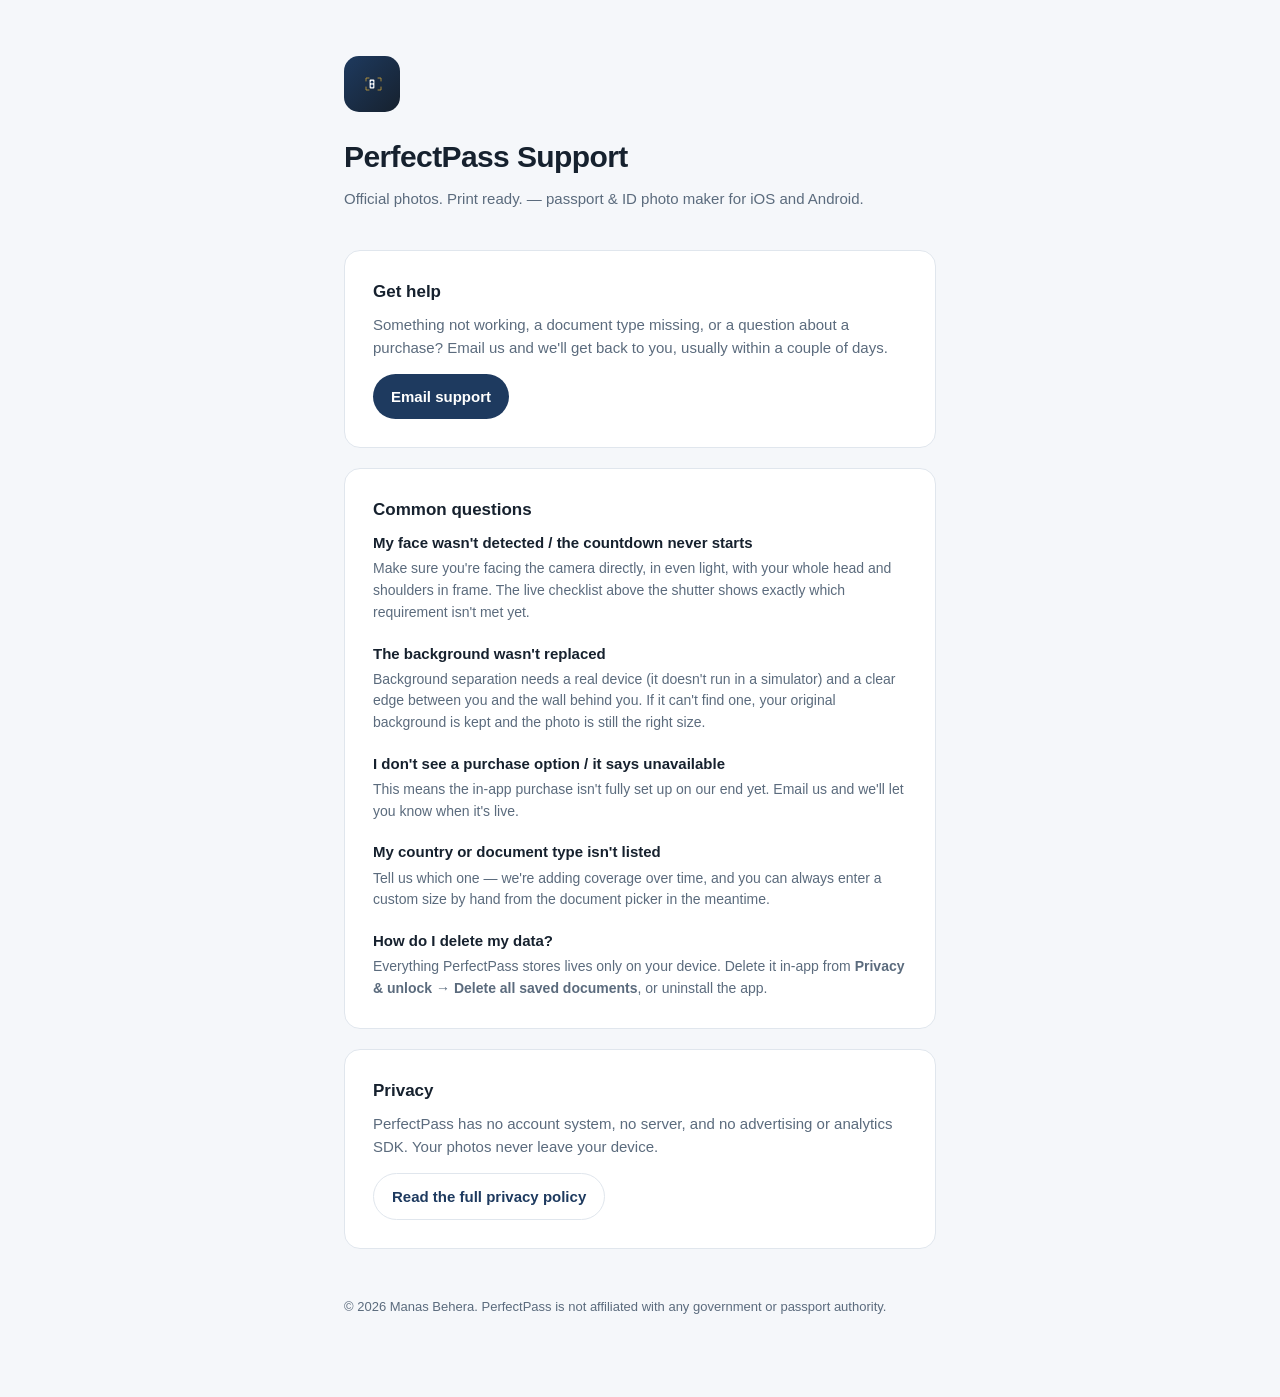
==== index.html @ 10d4bf6c "Support and privacy pages for PerfectPass" ====
<!doctype html>
<html lang="en">
<head>
<meta charset="utf-8">
<meta name="viewport" content="width=device-width, initial-scale=1">
<title>PerfectPass Support</title>
<style>
  :root {
    --navy: #1E3A5F;
    --navy-deep: #16212E;
    --gold: #9C7A2E;
    --gold-bright: #D2A63C;
    --bg: #F5F7FA;
    --surface: #FFFFFF;
    --text: #16212E;
    --text-muted: #5B6B7D;
    --border: #E0E6ED;
  }
  * { box-sizing: border-box; }
  body {
    margin: 0;
    background: var(--bg);
    color: var(--text);
    font-family: -apple-system, BlinkMacSystemFont, "Segoe UI", Roboto, Helvetica, Arial, sans-serif;
    line-height: 1.55;
  }
  .wrap { max-width: 640px; margin: 0 auto; padding: 56px 24px 80px; }
  .mark {
    width: 56px; height: 56px; border-radius: 15px;
    background: linear-gradient(135deg, var(--navy), #16212E);
    display: flex; align-items: center; justify-content: center;
    margin-bottom: 22px;
  }
  .mark svg { width: 30px; height: 30px; }
  h1 { font-size: 30px; margin: 0 0 6px; letter-spacing: -0.02em; }
  .tagline { color: var(--text-muted); margin: 0 0 40px; font-size: 15px; }
  .card {
    background: var(--surface);
    border: 1px solid var(--border);
    border-radius: 16px;
    padding: 28px;
    margin-bottom: 20px;
  }
  .card h2 { font-size: 17px; margin: 0 0 8px; }
  .card p { margin: 0 0 14px; color: var(--text-muted); font-size: 15px; }
  .card p:last-child { margin-bottom: 0; }
  .btn {
    display: inline-flex; align-items: center; gap: 8px;
    background: var(--navy); color: #fff; text-decoration: none;
    padding: 11px 18px; border-radius: 24px; font-size: 15px; font-weight: 600;
  }
  .btn.secondary {
    background: transparent; color: var(--navy);
    border: 1px solid var(--border);
  }
  dl { margin: 0; }
  dt { font-weight: 600; font-size: 15px; margin-top: 18px; }
  dt:first-child { margin-top: 0; }
  dd { margin: 4px 0 0; color: var(--text-muted); font-size: 14px; }
  footer { margin-top: 48px; color: var(--text-muted); font-size: 13px; }
  footer a { color: var(--text-muted); }
  a { color: var(--navy); }
</style>
</head>
<body>
<div class="wrap">
  <div class="mark">
    <svg viewBox="0 0 100 100" fill="none">
      <rect x="42" y="35" width="16" height="30" rx="3" fill="#fff"/>
      <circle cx="50" cy="44" r="4.6" fill="#1E3A5F"/>
      <rect x="46" y="52" width="8" height="9" rx="2" fill="#1E3A5F"/>
      <g stroke="#D2A63C" stroke-width="2.6" stroke-linecap="round">
        <path d="M30 40 V30 H40"/>
        <path d="M70 30 H80 V40"/>
        <path d="M80 60 V70 H70"/>
        <path d="M40 70 H30 V60"/>
      </g>
    </svg>
  </div>

  <h1>PerfectPass Support</h1>
  <p class="tagline">Official photos. Print ready. — passport &amp; ID photo maker for iOS and Android.</p>

  <div class="card">
    <h2>Get help</h2>
    <p>Something not working, a document type missing, or a question about a purchase? Email us and we'll get back to you, usually within a couple of days.</p>
    <a class="btn" href="mailto:5g6gacademy@gmail.com?subject=PerfectPass%20support">Email support</a>
  </div>

  <div class="card">
    <h2>Common questions</h2>
    <dl>
      <dt>My face wasn't detected / the countdown never starts</dt>
      <dd>Make sure you're facing the camera directly, in even light, with your whole head and shoulders in frame. The live checklist above the shutter shows exactly which requirement isn't met yet.</dd>

      <dt>The background wasn't replaced</dt>
      <dd>Background separation needs a real device (it doesn't run in a simulator) and a clear edge between you and the wall behind you. If it can't find one, your original background is kept and the photo is still the right size.</dd>

      <dt>I don't see a purchase option / it says unavailable</dt>
      <dd>This means the in-app purchase isn't fully set up on our end yet. Email us and we'll let you know when it's live.</dd>

      <dt>My country or document type isn't listed</dt>
      <dd>Tell us which one — we're adding coverage over time, and you can always enter a custom size by hand from the document picker in the meantime.</dd>

      <dt>How do I delete my data?</dt>
      <dd>Everything PerfectPass stores lives only on your device. Delete it in-app from <strong>Privacy &amp; unlock → Delete all saved documents</strong>, or uninstall the app.</dd>
    </dl>
  </div>

  <div class="card">
    <h2>Privacy</h2>
    <p>PerfectPass has no account system, no server, and no advertising or analytics SDK. Your photos never leave your device.</p>
    <a class="btn secondary" href="privacy.html">Read the full privacy policy</a>
  </div>

  <footer>
    © 2026 Manas Behera. PerfectPass is not affiliated with any government or passport authority.
  </footer>
</div>
</body>
</html>
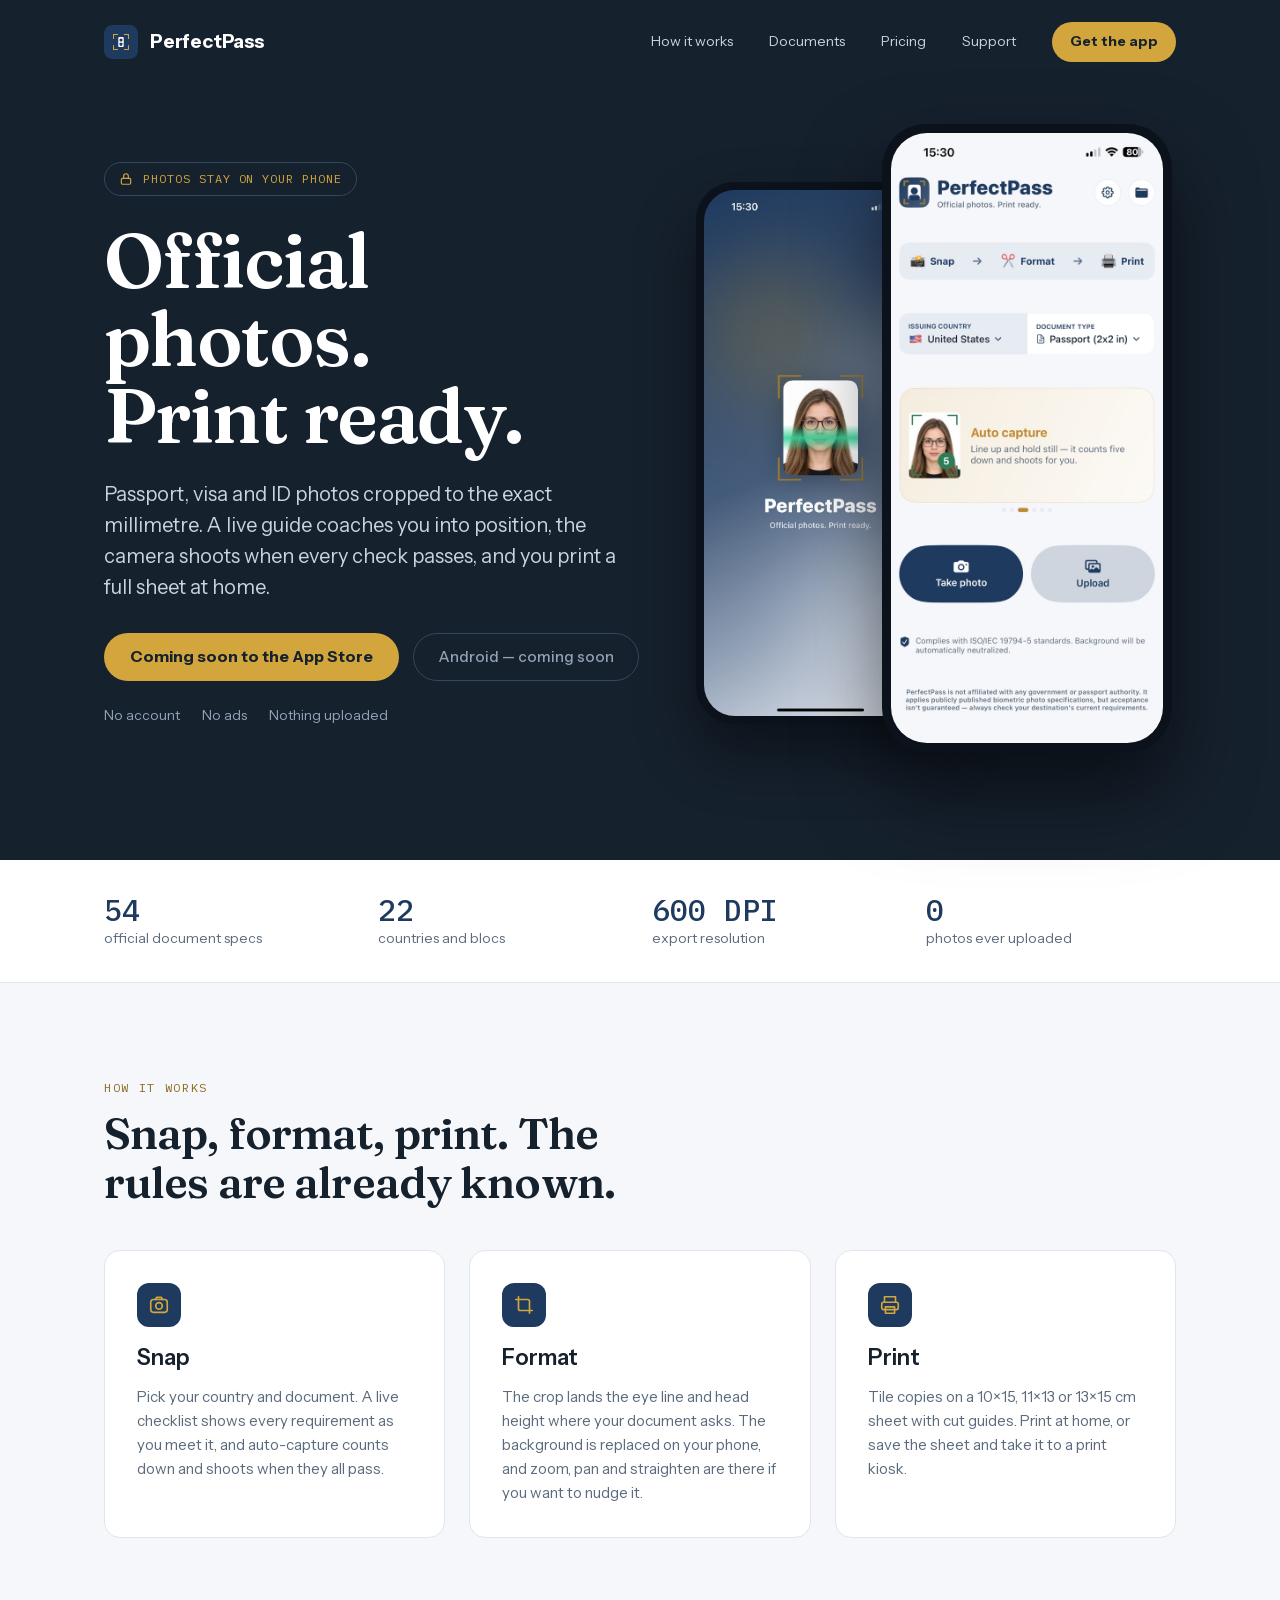
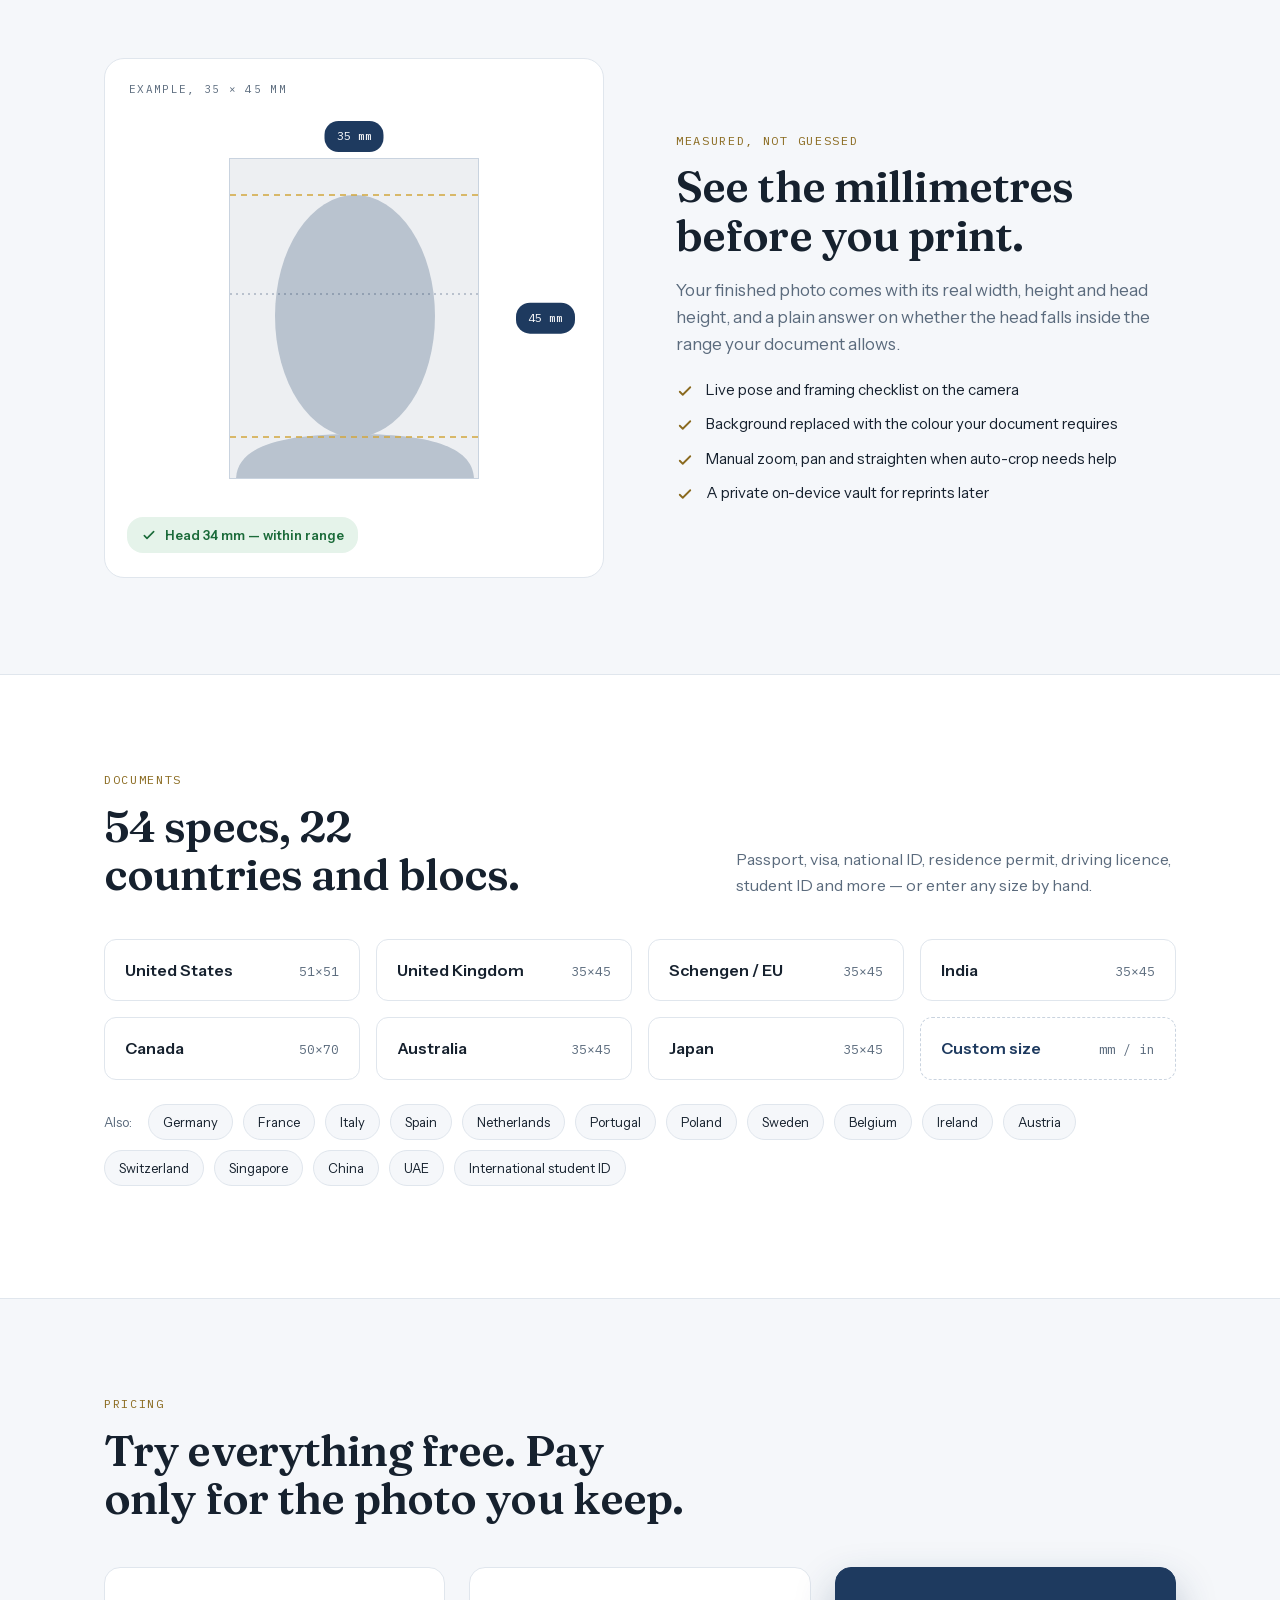
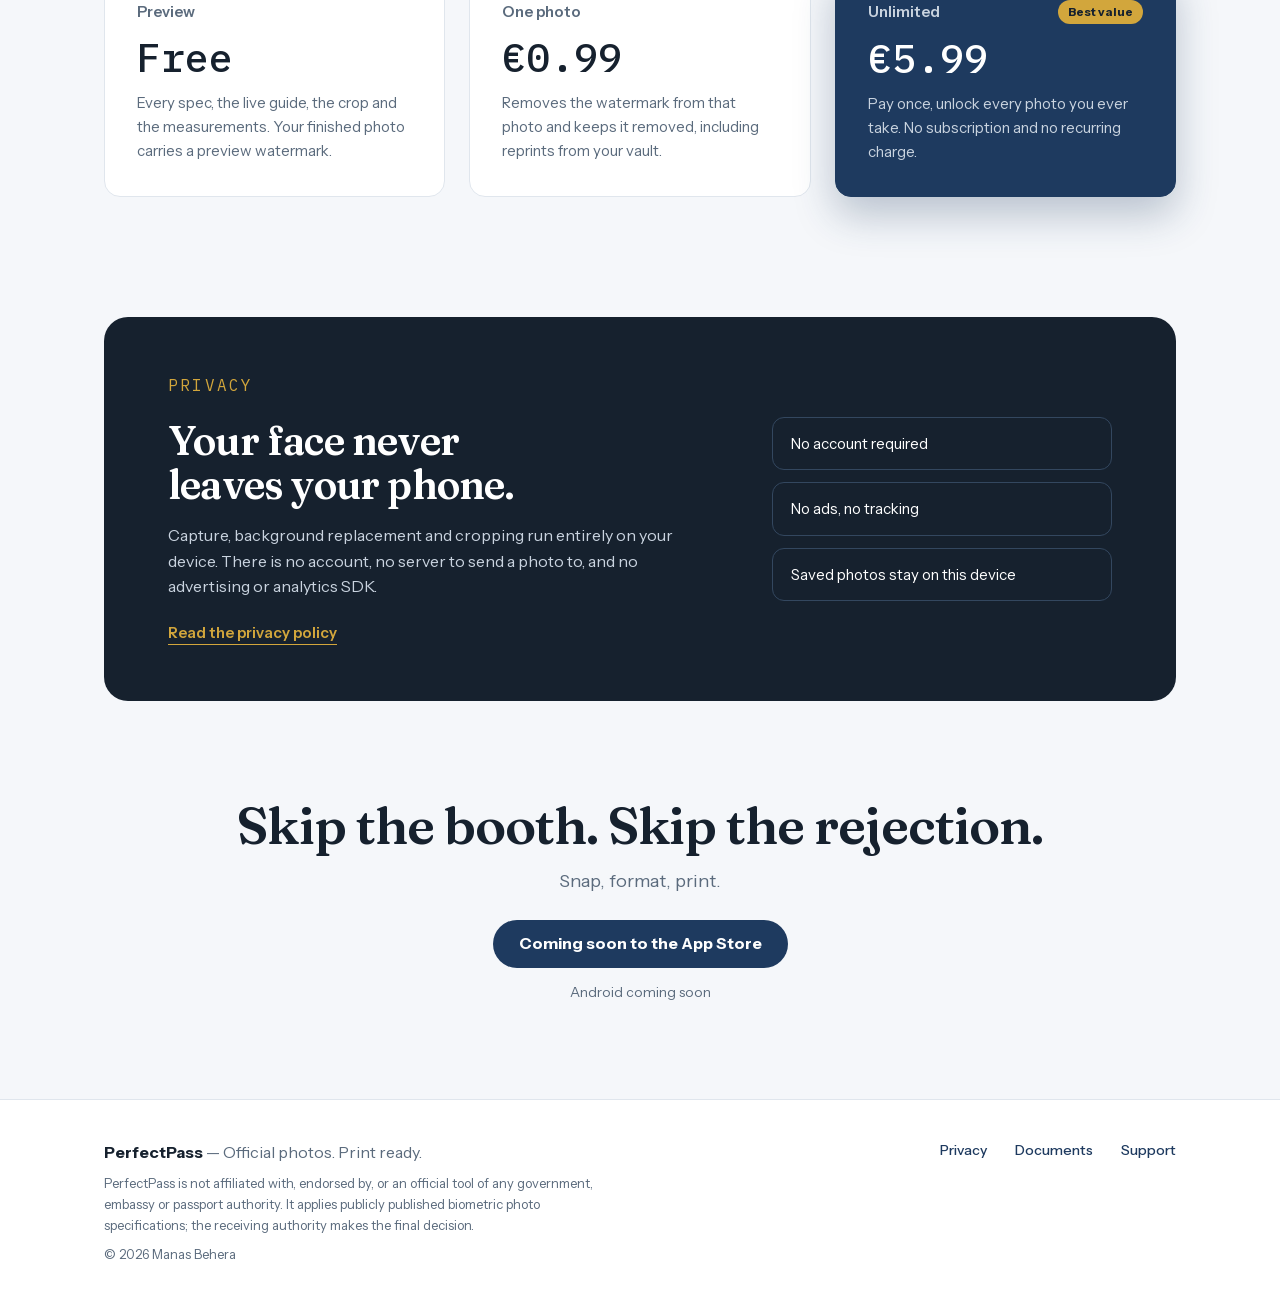
==== commit 01f553c3: "Landing page at the root, support moved to /support/ New responsive landing page with self-hosted fo" ====
--- a/index.html
+++ b/index.html
@@ -3,119 +3,158 @@
 <head>
 <meta charset="utf-8">
 <meta name="viewport" content="width=device-width, initial-scale=1">
-<title>PerfectPass Support</title>
-<style>
-  :root {
-    --navy: #1E3A5F;
-    --navy-deep: #16212E;
-    --gold: #9C7A2E;
-    --gold-bright: #D2A63C;
-    --bg: #F5F7FA;
-    --surface: #FFFFFF;
-    --text: #16212E;
-    --text-muted: #5B6B7D;
-    --border: #E0E6ED;
-  }
-  * { box-sizing: border-box; }
-  body {
-    margin: 0;
-    background: var(--bg);
-    color: var(--text);
-    font-family: -apple-system, BlinkMacSystemFont, "Segoe UI", Roboto, Helvetica, Arial, sans-serif;
-    line-height: 1.55;
-  }
-  .wrap { max-width: 640px; margin: 0 auto; padding: 56px 24px 80px; }
-  .mark {
-    width: 56px; height: 56px; border-radius: 15px;
-    background: linear-gradient(135deg, var(--navy), #16212E);
-    display: flex; align-items: center; justify-content: center;
-    margin-bottom: 22px;
-  }
-  .mark svg { width: 30px; height: 30px; }
-  h1 { font-size: 30px; margin: 0 0 6px; letter-spacing: -0.02em; }
-  .tagline { color: var(--text-muted); margin: 0 0 40px; font-size: 15px; }
-  .card {
-    background: var(--surface);
-    border: 1px solid var(--border);
-    border-radius: 16px;
-    padding: 28px;
-    margin-bottom: 20px;
-  }
-  .card h2 { font-size: 17px; margin: 0 0 8px; }
-  .card p { margin: 0 0 14px; color: var(--text-muted); font-size: 15px; }
-  .card p:last-child { margin-bottom: 0; }
-  .btn {
-    display: inline-flex; align-items: center; gap: 8px;
-    background: var(--navy); color: #fff; text-decoration: none;
-    padding: 11px 18px; border-radius: 24px; font-size: 15px; font-weight: 600;
-  }
-  .btn.secondary {
-    background: transparent; color: var(--navy);
-    border: 1px solid var(--border);
-  }
-  dl { margin: 0; }
-  dt { font-weight: 600; font-size: 15px; margin-top: 18px; }
-  dt:first-child { margin-top: 0; }
-  dd { margin: 4px 0 0; color: var(--text-muted); font-size: 14px; }
-  footer { margin-top: 48px; color: var(--text-muted); font-size: 13px; }
-  footer a { color: var(--text-muted); }
-  a { color: var(--navy); }
-</style>
+<title>PerfectPass — Official passport and ID photos, print ready</title>
+<meta name="description" content="Passport, visa and ID photos cropped to the exact millimetre, on your phone. A live guide, on-device background replacement and print sheets. Nothing is uploaded.">
+<meta name="theme-color" content="#16212E">
+<meta property="og:type" content="website">
+<meta property="og:title" content="PerfectPass — Official photos. Print ready.">
+<meta property="og:description" content="Passport, visa and ID photos cropped to the exact millimetre, entirely on your phone.">
+<link rel="icon" href="data:image/svg+xml,%3Csvg xmlns='http://www.w3.org/2000/svg' viewBox='0 0 100 100'%3E%3Crect width='100' height='100' rx='24' fill='%231E3A5F'/%3E%3Crect x='42' y='35' width='16' height='30' rx='3' fill='%23fff'/%3E%3Ccircle cx='50' cy='44' r='4.6' fill='%231E3A5F'/%3E%3Cg stroke='%23D2A63C' stroke-width='3' stroke-linecap='round' fill='none'%3E%3Cpath d='M28 40V28H40'/%3E%3Cpath d='M60 28H72V40'/%3E%3Cpath d='M72 60V72H60'/%3E%3Cpath d='M40 72H28V60'/%3E%3C/g%3E%3C/svg%3E">
+<link rel="stylesheet" href="assets/site.css">
 </head>
 <body>
+
+<header class="dark">
+<div class="wrap nav">
+<a class="brand" href="./"><svg width="34" height="34" viewBox="0 0 100 100" fill="none" aria-hidden="true"><rect width="100" height="100" rx="24" fill="#1E3A5F"/><rect x="42" y="35" width="16" height="30" rx="3" fill="#fff"/><circle cx="50" cy="44" r="4.6" fill="#1E3A5F"/><rect x="46" y="52" width="8" height="9" rx="2" fill="#1E3A5F"/><g stroke="#D2A63C" stroke-width="3" stroke-linecap="round"><path d="M28 40V28H40"/><path d="M60 28H72V40"/><path d="M72 60V72H60"/><path d="M40 72H28V60"/></g></svg>PerfectPass</a>
+<div class="spacer"></div>
+<a class="link" href="#how">How it works</a>
+<a class="link" href="#specs">Documents</a>
+<a class="link" href="#pricing">Pricing</a>
+<a class="link" href="support/">Support</a>
+<a class="btn btn-gold btn-sm" href="#get">Get the app</a>
+</div>
+</header>
+
+<main>
+<div class="dark hero">
+<div class="wrap hero-grid">
+<div>
+<div class="badge"><svg width="14" height="14" viewBox="0 0 24 24" fill="none" stroke="#D2A63C" stroke-width="2" stroke-linecap="round" stroke-linejoin="round" aria-hidden="true"><rect x="4" y="11" width="16" height="10" rx="2"/><path d="M8 11V7a4 4 0 0 1 8 0v4"/></svg>Photos stay on your phone</div>
+<h1>Official photos.<br>Print ready.</h1>
+<p class="sub">Passport, visa and ID photos cropped to the exact millimetre. A live guide coaches you into position, the camera shoots when every check passes, and you print a full sheet at home.</p>
+<div class="cta-row" id="get">
+<span class="btn btn-gold" aria-disabled="true">Coming soon to the App Store</span>
+<span class="pill-soon">Android — coming soon</span>
+</div>
+<div class="assure"><span>No account</span><span>No ads</span><span>Nothing uploaded</span></div>
+</div>
+<div class="phones">
+<div class="phone back"><img src="assets/app-launch.jpg" width="640" height="1387" alt="PerfectPass launch screen"></div>
+<div class="phone front"><img src="assets/app-home.jpg" width="640" height="1387" alt="PerfectPass home screen showing the auto capture feature"></div>
+</div>
+</div>
+</div>
+
+<div class="stats">
 <div class="wrap">
-  <div class="mark">
-    <svg viewBox="0 0 100 100" fill="none">
-      <rect x="42" y="35" width="16" height="30" rx="3" fill="#fff"/>
-      <circle cx="50" cy="44" r="4.6" fill="#1E3A5F"/>
-      <rect x="46" y="52" width="8" height="9" rx="2" fill="#1E3A5F"/>
-      <g stroke="#D2A63C" stroke-width="2.6" stroke-linecap="round">
-        <path d="M30 40 V30 H40"/>
-        <path d="M70 30 H80 V40"/>
-        <path d="M80 60 V70 H70"/>
-        <path d="M40 70 H30 V60"/>
-      </g>
-    </svg>
-  </div>
+<ul>
+<li><div class="n">54</div><div class="l">official document specs</div></li>
+<li><div class="n">22</div><div class="l">countries and blocs</div></li>
+<li><div class="n">600 DPI</div><div class="l">export resolution</div></li>
+<li><div class="n">0</div><div class="l">photos ever uploaded</div></li>
+</ul>
+</div>
+</div>
 
-  <h1>PerfectPass Support</h1>
-  <p class="tagline">Official photos. Print ready. — passport &amp; ID photo maker for iOS and Android.</p>
+<section id="how">
+<div class="wrap">
+<div class="head">
+<p class="eyebrow">How it works</p>
+<h2>Snap, format, print. The rules are already known.</h2>
+</div>
+<div class="steps">
+<div class="card"><div class="ico"><svg width="22" height="22" viewBox="0 0 24 24" fill="none" stroke="#D2A63C" stroke-width="1.8" stroke-linecap="round" stroke-linejoin="round" aria-hidden="true"><rect x="3" y="6" width="18" height="14" rx="3"/><path d="M8 6l1.6-2.4h4.8L16 6"/><circle cx="12" cy="13" r="3.6"/></svg></div><h3>Snap</h3><p>Pick your country and document. A live checklist shows every requirement as you meet it, and auto-capture counts down and shoots when they all pass.</p></div>
+<div class="card"><div class="ico"><svg width="22" height="22" viewBox="0 0 24 24" fill="none" stroke="#D2A63C" stroke-width="1.8" stroke-linecap="round" stroke-linejoin="round" aria-hidden="true"><path d="M6 3v13a2 2 0 0 0 2 2h13"/><path d="M3 6h13a2 2 0 0 1 2 2v13"/></svg></div><h3>Format</h3><p>The crop lands the eye line and head height where your document asks. The background is replaced on your phone, and zoom, pan and straighten are there if you want to nudge it.</p></div>
+<div class="card"><div class="ico"><svg width="22" height="22" viewBox="0 0 24 24" fill="none" stroke="#D2A63C" stroke-width="1.8" stroke-linecap="round" stroke-linejoin="round" aria-hidden="true"><path d="M6 9V3h12v6"/><rect x="3" y="9" width="18" height="8" rx="2"/><rect x="7" y="14" width="10" height="7"/></svg></div><h3>Print</h3><p>Tile copies on a 10×15, 11×13 or 13×15 cm sheet with cut guides. Print at home, or save the sheet and take it to a print kiosk.</p></div>
+</div>
+</div>
+</section>
 
-  <div class="card">
-    <h2>Get help</h2>
-    <p>Something not working, a document type missing, or a question about a purchase? Email us and we'll get back to you, usually within a couple of days.</p>
-    <a class="btn" href="mailto:5g6gacademy@gmail.com?subject=PerfectPass%20support">Email support</a>
-  </div>
+<div class="measured">
+<div class="wrap measured-grid">
+<div class="figure" role="img" aria-label="Illustration: a 35 by 45 millimetre photo with crown and chin lines and a head height of 34 millimetres, within range">
+<div class="cap">Example, 35 × 45 mm</div>
+<div class="doc"><svg width="250" height="321" viewBox="0 0 250 321" fill="none" aria-hidden="true"><path d="M6 321c0-34 46-46 119-46s119 12 119 46z" fill="#B9C3CF"/><ellipse cx="125" cy="157" rx="80" ry="121" fill="#B9C3CF"/><line x1="0" y1="36" x2="250" y2="36" stroke="#D2A63C" stroke-width="1.5" stroke-dasharray="6 5"/><line x1="0" y1="278" x2="250" y2="278" stroke="#D2A63C" stroke-width="1.5" stroke-dasharray="6 5"/><line x1="0" y1="135" x2="250" y2="135" stroke="#1E3A5F" stroke-width="1" stroke-dasharray="2 4" opacity=".5"/></svg></div>
+<div class="chip w">35 mm</div>
+<div class="chip h">45 mm</div>
+<div class="verdict"><svg width="16" height="16" viewBox="0 0 24 24" fill="none" stroke="#1B6B3A" stroke-width="2.4" stroke-linecap="round" stroke-linejoin="round" aria-hidden="true"><path d="M5 13l4 4L19 7"/></svg>Head 34 mm — within range</div>
+</div>
+<div>
+<p class="eyebrow">Measured, not guessed</p>
+<h2>See the millimetres before you print.</h2>
+<p class="lede" style="margin-top:18px">Your finished photo comes with its real width, height and head height, and a plain answer on whether the head falls inside the range your document allows.</p>
+<ul class="ticks">
+<li><svg width="18" height="18" viewBox="0 0 24 24" fill="none" stroke="#8A6A1F" stroke-width="2.4" stroke-linecap="round" stroke-linejoin="round" aria-hidden="true"><path d="M5 13l4 4L19 7"/></svg><span>Live pose and framing checklist on the camera</span></li>
+<li><svg width="18" height="18" viewBox="0 0 24 24" fill="none" stroke="#8A6A1F" stroke-width="2.4" stroke-linecap="round" stroke-linejoin="round" aria-hidden="true"><path d="M5 13l4 4L19 7"/></svg><span>Background replaced with the colour your document requires</span></li>
+<li><svg width="18" height="18" viewBox="0 0 24 24" fill="none" stroke="#8A6A1F" stroke-width="2.4" stroke-linecap="round" stroke-linejoin="round" aria-hidden="true"><path d="M5 13l4 4L19 7"/></svg><span>Manual zoom, pan and straighten when auto-crop needs help</span></li>
+<li><svg width="18" height="18" viewBox="0 0 24 24" fill="none" stroke="#8A6A1F" stroke-width="2.4" stroke-linecap="round" stroke-linejoin="round" aria-hidden="true"><path d="M5 13l4 4L19 7"/></svg><span>A private on-device vault for reprints later</span></li>
+</ul>
+</div>
+</div>
+</div>
 
-  <div class="card">
-    <h2>Common questions</h2>
-    <dl>
-      <dt>My face wasn't detected / the countdown never starts</dt>
-      <dd>Make sure you're facing the camera directly, in even light, with your whole head and shoulders in frame. The live checklist above the shutter shows exactly which requirement isn't met yet.</dd>
+<section class="specs" id="specs">
+<div class="wrap">
+<div class="specs-head">
+<div><p class="eyebrow">Documents</p><h2>54 specs, 22 countries and blocs.</h2></div>
+<p class="lede">Passport, visa, national ID, residence permit, driving licence, student ID and more — or enter any size by hand.</p>
+</div>
+<div class="spec-grid">
+<div class="spec"><b>United States</b><span>51×51</span></div><div class="spec"><b>United Kingdom</b><span>35×45</span></div><div class="spec"><b>Schengen / EU</b><span>35×45</span></div><div class="spec"><b>India</b><span>35×45</span></div><div class="spec"><b>Canada</b><span>50×70</span></div><div class="spec"><b>Australia</b><span>35×45</span></div><div class="spec"><b>Japan</b><span>35×45</span></div><div class="spec custom"><b>Custom size</b><span>mm / in</span></div>
+</div>
+<ul class="also"><li class="lead">Also:</li><li>Germany</li><li>France</li><li>Italy</li><li>Spain</li><li>Netherlands</li><li>Portugal</li><li>Poland</li><li>Sweden</li><li>Belgium</li><li>Ireland</li><li>Austria</li><li>Switzerland</li><li>Singapore</li><li>China</li><li>UAE</li><li>International student ID</li></ul>
+</div>
+</section>
 
-      <dt>The background wasn't replaced</dt>
-      <dd>Background separation needs a real device (it doesn't run in a simulator) and a clear edge between you and the wall behind you. If it can't find one, your original background is kept and the photo is still the right size.</dd>
+<section id="pricing">
+<div class="wrap">
+<div class="head">
+<p class="eyebrow">Pricing</p>
+<h2>Try everything free. Pay only for the photo you keep.</h2>
+</div>
+<div class="tiers">
+<div class="tier"><div class="name">Preview</div><div class="price">Free</div><p>Every spec, the live guide, the crop and the measurements. Your finished photo carries a preview watermark.</p></div>
+<div class="tier"><div class="name">One photo</div><div class="price">€0.99</div><p>Removes the watermark from that photo and keeps it removed, including reprints from your vault.</p></div>
+<div class="tier best"><div class="top"><div class="name">Unlimited</div><div class="tag">Best value</div></div><div class="price">€5.99</div><p>Pay once, unlock every photo you ever take. No subscription and no recurring charge.</p></div>
+</div>
+</div>
+</section>
 
-      <dt>I don't see a purchase option / it says unavailable</dt>
-      <dd>This means the in-app purchase isn't fully set up on our end yet. Email us and we'll let you know when it's live.</dd>
+<div class="privacy" id="privacy">
+<div class="wrap">
+<div class="privacy-box">
+<div>
+<p class="eyebrow">Privacy</p>
+<h2>Your face never leaves your phone.</h2>
+<p>Capture, background replacement and cropping run entirely on your device. There is no account, no server to send a photo to, and no advertising or analytics SDK.</p>
+<a class="underlink" href="privacy.html">Read the privacy policy</a>
+</div>
+<ul class="privacy-list"><li>No account required</li><li>No ads, no tracking</li><li>Saved photos stay on this device</li></ul>
+</div>
+</div>
+</div>
 
-      <dt>My country or document type isn't listed</dt>
-      <dd>Tell us which one — we're adding coverage over time, and you can always enter a custom size by hand from the document picker in the meantime.</dd>
+<div class="closing">
+<div class="wrap">
+<h2>Skip the booth. Skip the rejection.</h2>
+<p>Snap, format, print.</p>
+<span class="btn btn-navy" aria-disabled="true">Coming soon to the App Store</span>
+<div class="soon">Android coming soon</div>
+</div>
+</div>
+</main>
 
-      <dt>How do I delete my data?</dt>
-      <dd>Everything PerfectPass stores lives only on your device. Delete it in-app from <strong>Privacy &amp; unlock → Delete all saved documents</strong>, or uninstall the app.</dd>
-    </dl>
-  </div>
+<footer>
+<div class="wrap foot">
+<div>
+<div style="font-weight:700;font-size:16px">PerfectPass <span style="font-weight:400;color:var(--muted)">— Official photos. Print ready.</span></div>
+<p class="fine">PerfectPass is not affiliated with, endorsed by, or an official tool of any government, embassy or passport authority. It applies publicly published biometric photo specifications; the receiving authority makes the final decision.</p>
+<div class="fine" style="margin:0">© 2026 Manas Behera</div>
+</div>
+<nav aria-label="Footer"><a href="privacy.html">Privacy</a><a href="#specs">Documents</a><a href="support/">Support</a></nav>
+</div>
+</footer>
 
-  <div class="card">
-    <h2>Privacy</h2>
-    <p>PerfectPass has no account system, no server, and no advertising or analytics SDK. Your photos never leave your device.</p>
-    <a class="btn secondary" href="privacy.html">Read the full privacy policy</a>
-  </div>
-
-  <footer>
-    © 2026 Manas Behera. PerfectPass is not affiliated with any government or passport authority.
-  </footer>
-</div>
 </body>
 </html>
--- a/assets/site.css
+++ b/assets/site.css
@@ -0,0 +1,172 @@
+@font-face{font-family:'Fraunces';font-style:normal;font-weight:600;font-display:swap;src:url(fonts/fraunces-600.woff2) format('woff2');unicode-range:U+0000-00FF, U+0131, U+0152-0153, U+02BB-02BC, U+02C6, U+02DA, U+02DC, U+0304, U+0308, U+0329, U+2000-206F, U+20AC, U+2122, U+2191, U+2193, U+2212, U+2215, U+FEFF, U+FFFD}
+@font-face{font-family:'IBM Plex Mono';font-style:normal;font-weight:400;font-display:swap;src:url(fonts/ibm-plex-mono-400.woff2) format('woff2');unicode-range:U+0000-00FF, U+0131, U+0152-0153, U+02BB-02BC, U+02C6, U+02DA, U+02DC, U+0304, U+0308, U+0329, U+2000-206F, U+20AC, U+2122, U+2191, U+2193, U+2212, U+2215, U+FEFF, U+FFFD}
+@font-face{font-family:'IBM Plex Mono';font-style:normal;font-weight:500;font-display:swap;src:url(fonts/ibm-plex-mono-500.woff2) format('woff2');unicode-range:U+0000-00FF, U+0131, U+0152-0153, U+02BB-02BC, U+02C6, U+02DA, U+02DC, U+0304, U+0308, U+0329, U+2000-206F, U+20AC, U+2122, U+2191, U+2193, U+2212, U+2215, U+FEFF, U+FFFD}
+@font-face{font-family:'Instrument Sans';font-style:normal;font-weight:400 700;font-display:swap;src:url(fonts/instrument-sans-400-700.woff2) format('woff2');unicode-range:U+0000-00FF, U+0131, U+0152-0153, U+02BB-02BC, U+02C6, U+02DA, U+02DC, U+0304, U+0308, U+0329, U+2000-206F, U+20AC, U+2122, U+2191, U+2193, U+2212, U+2215, U+FEFF, U+FFFD}
+:root{
+  --ink:#16212E; --navy:#1E3A5F; --gold:#D2A63C; --gold-deep:#8A6A1F;
+  --paper:#F5F7FA; --white:#FFFFFF; --line:#E0E6ED; --muted:#5B6B7D;
+  --on-dark:#C9D3DF; --on-dark-muted:#93A3B6; --dark-line:#33475F;
+  --ok-bg:#E5F3EA; --ok:#1B6B3A;
+  --display:'Fraunces',Georgia,'Times New Roman',serif;
+  --sans:'Instrument Sans',system-ui,-apple-system,'Segoe UI',Roboto,Helvetica,Arial,sans-serif;
+  --mono:'IBM Plex Mono',ui-monospace,SFMono-Regular,Menlo,monospace;
+}
+*{box-sizing:border-box}
+html{scroll-behavior:smooth}
+body{margin:0;background:var(--paper);color:var(--ink);font-family:var(--sans);line-height:1.55;-webkit-font-smoothing:antialiased}
+a{color:inherit;text-decoration:none}
+img{max-width:100%;display:block}
+:focus-visible{outline:3px solid var(--gold);outline-offset:3px;border-radius:6px}
+.wrap{max-width:1120px;margin:0 auto;padding:0 24px}
+.eyebrow{font-family:var(--mono);font-size:12px;letter-spacing:.14em;text-transform:uppercase;color:var(--gold-deep);margin:0 0 12px}
+h1,h2{font-family:var(--display);font-weight:600;letter-spacing:-.02em;text-wrap:balance;margin:0}
+h2{font-size:clamp(30px,4vw,44px);line-height:1.1}
+h3{margin:0}
+.lede{font-size:17px;line-height:1.6;color:var(--muted);margin:0}
+
+/* header */
+.dark{background:var(--ink);color:var(--white)}
+.nav{display:flex;align-items:center;gap:12px;height:84px}
+.brand{display:flex;align-items:center;gap:12px;font-weight:700;font-size:19px;letter-spacing:-.01em}
+.nav .spacer{flex:1}
+.nav a.link{font-size:14px;color:var(--on-dark);margin-right:24px}
+.nav a.link:hover{color:var(--white)}
+.btn{display:inline-flex;align-items:center;justify-content:center;gap:10px;min-height:48px;padding:0 26px;border-radius:30px;font-weight:700;font-size:16px;border:0;cursor:pointer;transition:transform .15s,opacity .15s}
+.btn:hover{transform:translateY(-1px)}
+.btn-gold{background:var(--gold);color:var(--ink)}
+.btn-navy{background:var(--navy);color:var(--white)}
+.btn-sm{min-height:40px;padding:0 18px;font-size:14px}
+.pill-soon{display:inline-flex;align-items:center;min-height:48px;padding:0 24px;border-radius:30px;border:1px solid var(--dark-line);color:var(--on-dark-muted);font-size:15px;font-weight:500}
+
+/* hero */
+.hero{padding:40px 0 96px}
+.hero-grid{display:grid;grid-template-columns:1.05fr .95fr;gap:40px;align-items:center}
+.badge{display:inline-flex;align-items:center;gap:10px;padding:7px 14px;border:1px solid var(--dark-line);border-radius:20px;font-family:var(--mono);font-size:12px;letter-spacing:.08em;text-transform:uppercase;color:var(--gold);margin-bottom:26px}
+.hero h1{font-size:clamp(46px,7vw,76px);line-height:1.02;margin-bottom:24px}
+.hero p.sub{font-size:clamp(17px,2vw,20px);line-height:1.55;color:var(--on-dark);max-width:520px;margin:0 0 30px}
+.cta-row{display:flex;flex-wrap:wrap;gap:14px;align-items:center}
+.assure{display:flex;flex-wrap:wrap;gap:8px 22px;font-size:14px;color:var(--on-dark-muted);margin-top:24px}
+.phones{position:relative;height:640px}
+.phone{position:absolute;background:#0B121B;box-sizing:border-box;box-shadow:0 30px 60px rgba(0,0,0,.45)}
+.phone img{width:100%;height:100%;object-fit:cover;display:block}
+.phone.front{left:40%;top:0;width:290px;height:628px;border-radius:44px;padding:9px;z-index:2;box-shadow:0 40px 80px rgba(0,0,0,.55)}
+.phone.front img{border-radius:36px}
+.phone.back{left:2%;top:58px;width:250px;height:542px;border-radius:38px;padding:8px}
+.phone.back img{border-radius:31px}
+
+/* stats */
+.stats{background:var(--white);border-bottom:1px solid var(--line)}
+.stats ul{list-style:none;margin:0;padding:32px 0;display:grid;grid-template-columns:repeat(4,1fr);gap:24px}
+.stats .n{font-family:var(--mono);font-size:30px;font-weight:500;color:var(--navy);line-height:1.2}
+.stats .l{font-size:14px;color:var(--muted)}
+
+section{padding:96px 0}
+.head{max-width:640px;margin-bottom:44px}
+
+/* steps */
+.steps{display:grid;grid-template-columns:repeat(3,1fr);gap:24px}
+.card{background:var(--white);border:1px solid var(--line);border-radius:16px;padding:32px}
+.card h3{font-size:22px;font-weight:600;margin:14px 0 10px}
+.card p{margin:0;font-size:15px;line-height:1.6;color:var(--muted)}
+.ico{width:44px;height:44px;border-radius:12px;background:var(--navy);display:flex;align-items:center;justify-content:center}
+
+/* measured */
+.measured{padding:24px 0 96px}
+.measured-grid{display:grid;grid-template-columns:500px 1fr;gap:72px;align-items:center}
+.figure{position:relative;height:520px;background:var(--white);border:1px solid var(--line);border-radius:20px;display:flex;align-items:center;justify-content:center}
+.figure .cap{position:absolute;left:24px;top:22px;font-family:var(--mono);font-size:11px;letter-spacing:.12em;text-transform:uppercase;color:var(--muted)}
+.figure .doc{width:250px;height:321px;background:#EDEFF2;border:1px solid #C9D3DF;overflow:hidden}
+.chip{position:absolute;padding:6px 12px;border-radius:14px;background:var(--navy);color:var(--white);font-family:var(--mono);font-size:12px}
+.chip.w{top:62px;left:50%;transform:translateX(-50%)}
+.chip.h{right:28px;top:50%;transform:translateY(-50%)}
+.verdict{position:absolute;left:22px;bottom:24px;display:flex;align-items:center;gap:8px;padding:8px 14px;border-radius:16px;background:var(--ok-bg);color:var(--ok);font-size:13px;font-weight:600}
+.ticks{list-style:none;padding:0;margin:20px 0 0;display:flex;flex-direction:column;gap:12px}
+.ticks li{display:flex;gap:12px;align-items:flex-start;font-size:15px;line-height:1.5}
+.ticks svg{flex-shrink:0;margin-top:3px}
+
+/* specs */
+.specs{background:var(--white);border-top:1px solid var(--line);border-bottom:1px solid var(--line)}
+.specs-head{display:flex;justify-content:space-between;align-items:flex-end;gap:48px;margin-bottom:40px}
+.specs-head .lede{max-width:440px;font-size:16px}
+.spec-grid{display:grid;grid-template-columns:repeat(4,1fr);gap:16px}
+.spec{border:1px solid var(--line);border-radius:12px;padding:18px 20px;display:flex;justify-content:space-between;align-items:baseline;gap:8px}
+.spec b{font-weight:600}
+.spec span{font-family:var(--mono);font-size:13px;color:var(--muted);white-space:nowrap}
+.spec.custom{border-style:dashed;border-color:#C9D3DF;color:var(--navy)}
+.also{display:flex;flex-wrap:wrap;gap:10px;align-items:center;margin-top:24px;padding:0;list-style:none}
+.also li{padding:7px 14px;border-radius:18px;background:var(--paper);border:1px solid var(--line);font-size:13px}
+.also li.lead{background:none;border:0;padding:0;color:var(--muted);margin-right:6px}
+
+/* pricing */
+.tiers{display:grid;grid-template-columns:repeat(3,1fr);gap:24px}
+.tier{background:var(--white);border:1px solid var(--line);border-radius:16px;padding:32px;display:flex;flex-direction:column;gap:12px}
+.tier .name{font-size:15px;font-weight:600;color:var(--muted)}
+.tier .price{font-family:var(--mono);font-size:40px;font-weight:500;line-height:1.1}
+.tier p{margin:0;font-size:15px;line-height:1.6;color:var(--muted)}
+.tier.best{background:var(--navy);color:var(--white);border-color:var(--navy);box-shadow:0 18px 40px rgba(30,58,95,.28)}
+.tier.best .name,.tier.best p{color:var(--on-dark)}
+.tier .top{display:flex;justify-content:space-between;align-items:center}
+.tag{padding:3px 10px;border-radius:12px;background:var(--gold);color:var(--ink);font-size:12px;font-weight:700}
+
+/* privacy */
+.privacy{padding:24px 0 0}
+.privacy-box{background:var(--ink);color:var(--white);border-radius:24px;padding:56px 64px;display:grid;grid-template-columns:1fr 340px;gap:64px;align-items:center}
+.privacy-box h2{font-size:clamp(28px,3.4vw,40px);margin-bottom:16px}
+.privacy-box p{margin:0 0 20px;font-size:16px;line-height:1.6;color:var(--on-dark)}
+.privacy-box .eyebrow{color:var(--gold)}
+.underlink{font-size:15px;font-weight:600;color:var(--gold);border-bottom:1px solid var(--gold);padding-bottom:2px}
+.privacy-list{list-style:none;margin:0;padding:0;display:flex;flex-direction:column;gap:12px}
+.privacy-list li{padding:14px 18px;border:1px solid var(--dark-line);border-radius:12px;font-size:15px}
+
+/* closing + footer */
+.closing{text-align:center;padding:96px 0}
+.closing h2{font-size:clamp(32px,5vw,52px);margin-bottom:14px}
+.closing p{margin:0 0 24px;color:var(--muted);font-size:18px}
+.closing .soon{margin-top:14px;font-size:14px;color:var(--muted)}
+footer{background:var(--white);border-top:1px solid var(--line);padding:40px 0}
+.foot{display:flex;justify-content:space-between;align-items:flex-start;gap:48px}
+.foot .fine{font-size:13px;line-height:1.6;color:var(--muted);max-width:520px;margin:8px 0}
+.foot nav{display:flex;gap:28px;font-size:14px;font-weight:500;color:var(--navy)}
+.foot nav a:hover{text-decoration:underline}
+
+/* support page */
+.page{padding:64px 0 96px}
+.page .wrap{max-width:720px}
+.page h1{font-size:clamp(34px,5vw,48px);line-height:1.08;margin-bottom:12px}
+.page .card{margin-top:20px}
+.page .card h2{font-family:var(--sans);font-size:18px;letter-spacing:0;margin-bottom:8px}
+.page dl{margin:0}
+.page dt{font-weight:600;font-size:15px;margin-top:20px}
+.page dt:first-child{margin-top:0}
+.page dd{margin:4px 0 0;color:var(--muted);font-size:14px;line-height:1.6}
+.page .card p{margin-bottom:16px}
+.btn-outline{border:1px solid var(--line);color:var(--navy);background:transparent}
+
+@media (max-width:980px){
+  .hero{padding-bottom:72px}
+  .hero-grid{grid-template-columns:1fr;gap:48px}
+  .phones{height:560px;max-width:460px;margin:0 auto;width:100%}
+  .phone.front{left:34%;width:250px;height:542px;border-radius:38px;padding:8px}
+  .phone.front img{border-radius:31px}
+  .phone.back{left:0;top:50px;width:210px;height:454px;border-radius:32px;padding:7px}
+  .phone.back img{border-radius:26px}
+  .measured-grid{grid-template-columns:1fr;gap:40px}
+  .figure{max-width:500px;margin:0 auto;width:100%}
+  .specs-head{flex-direction:column;align-items:flex-start;gap:16px}
+  .spec-grid{grid-template-columns:repeat(2,1fr)}
+  .steps,.tiers{grid-template-columns:1fr}
+  .privacy-box{grid-template-columns:1fr;padding:40px 28px;gap:32px}
+  .stats ul{grid-template-columns:repeat(2,1fr)}
+  .nav a.link{display:none}
+  section{padding:72px 0}
+}
+@media (max-width:520px){
+  .nav{height:64px}
+  .cta-row .btn,.cta-row .pill-soon{width:100%}
+  .closing .btn{width:100%}
+  .foot{flex-direction:column;gap:20px}
+  .phones{height:500px}
+  .phone.front{left:30%;width:220px;height:476px}
+  .phone.back{width:180px;height:390px;top:44px}
+}
+@media (prefers-reduced-motion:reduce){html{scroll-behavior:auto}.btn{transition:none}}
